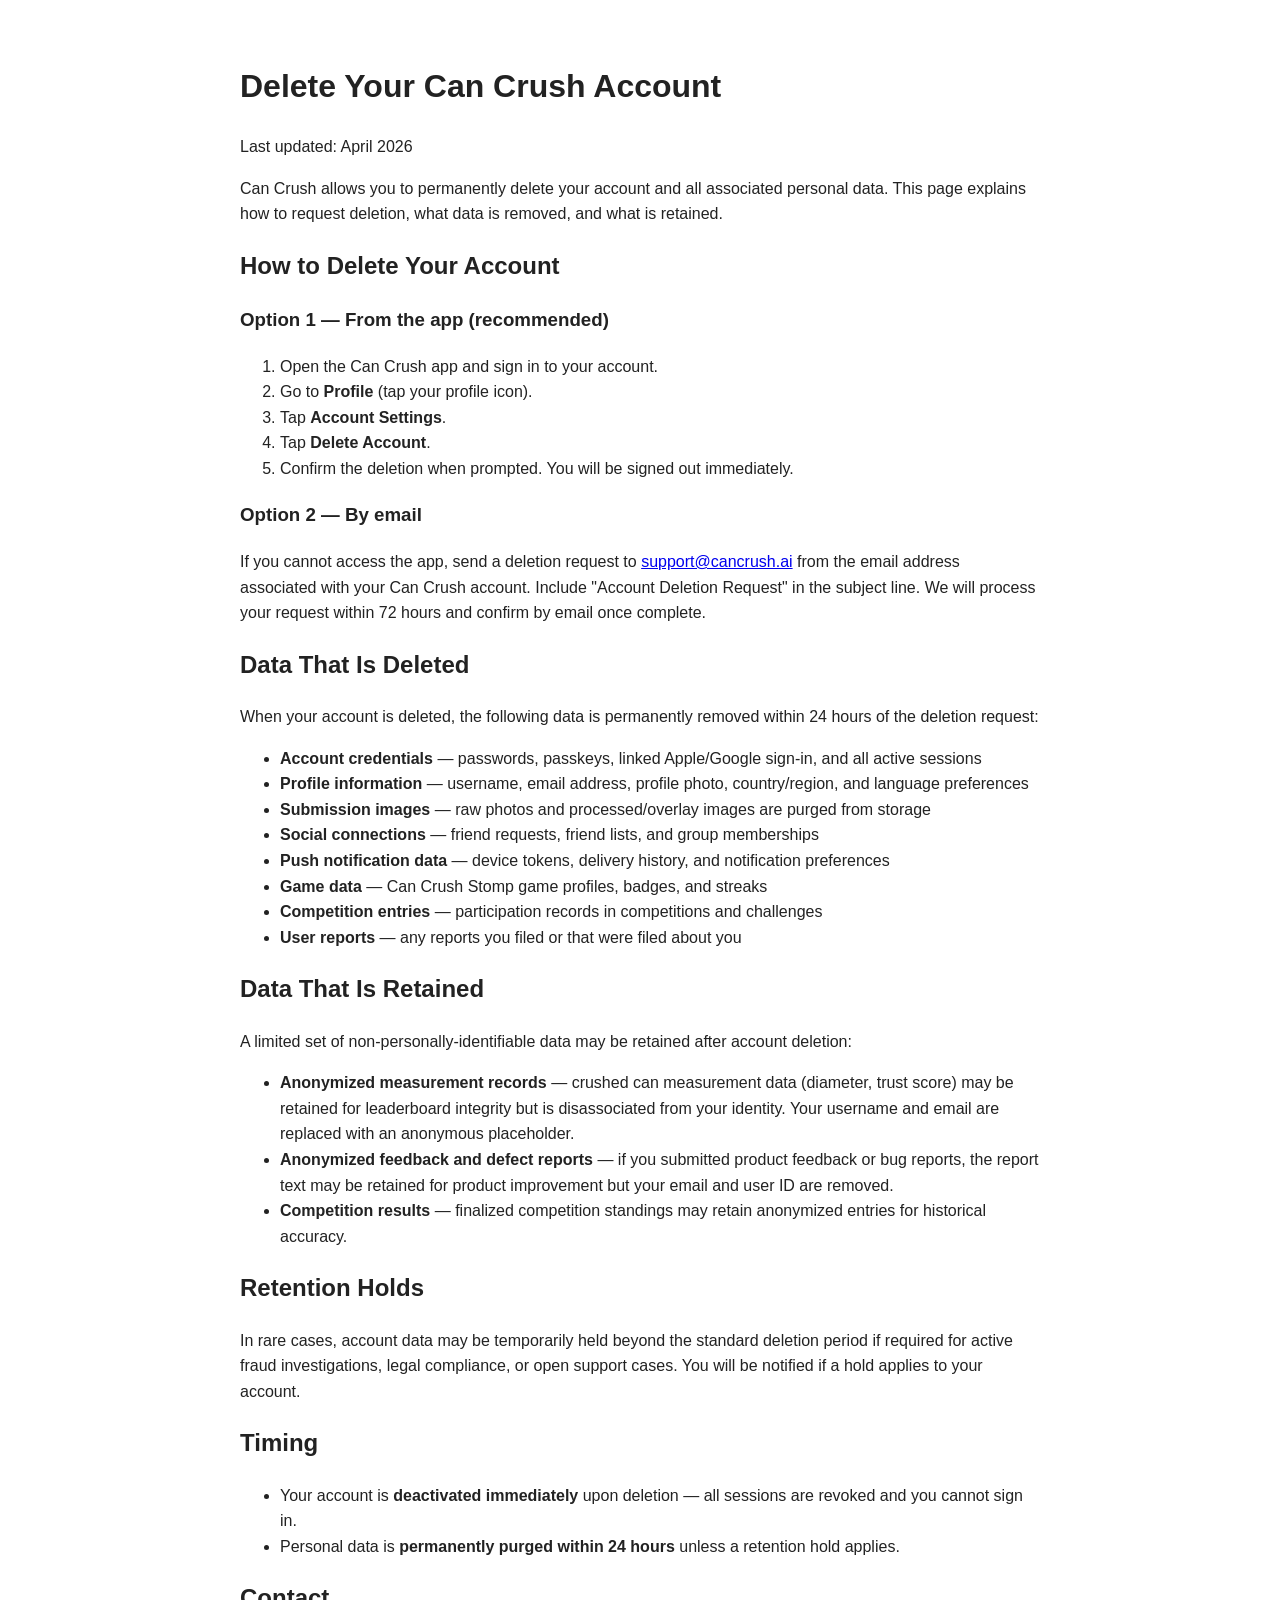
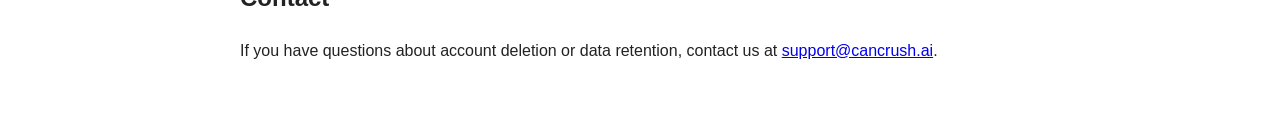
==== account-deletion/index.html @ 130034c5 "feat: add account deletion page for Google Play compliance - /account-deletion — details deletion st" ====
<!DOCTYPE html>
<html>
<head>
<title>Delete Your Can Crush Account</title>
<meta charset="UTF-8">
<meta name="viewport" content="width=device-width, initial-scale=1" />
<meta name="description" content="Request deletion of your Can Crush account and associated data." />
<link rel="canonical" href="https://cancrush.ai/account-deletion" />
</head>

<body style="font-family:Arial; max-width:800px; margin:auto; padding:40px; line-height:1.6; color:#222;">

<h1>Delete Your Can Crush Account</h1>

<p>Last updated: April 2026</p>

<p>Can Crush allows you to permanently delete your account and all associated personal data. This page explains how to request deletion, what data is removed, and what is retained.</p>

<h2>How to Delete Your Account</h2>

<h3>Option 1 &mdash; From the app (recommended)</h3>

<ol>
<li>Open the Can Crush app and sign in to your account.</li>
<li>Go to <strong>Profile</strong> (tap your profile icon).</li>
<li>Tap <strong>Account Settings</strong>.</li>
<li>Tap <strong>Delete Account</strong>.</li>
<li>Confirm the deletion when prompted. You will be signed out immediately.</li>
</ol>

<h3>Option 2 &mdash; By email</h3>

<p>If you cannot access the app, send a deletion request to <a href="mailto:support@cancrush.ai?subject=Account%20Deletion%20Request">support@cancrush.ai</a> from the email address associated with your Can Crush account. Include "Account Deletion Request" in the subject line. We will process your request within 72 hours and confirm by email once complete.</p>

<h2>Data That Is Deleted</h2>

<p>When your account is deleted, the following data is permanently removed within 24 hours of the deletion request:</p>

<ul>
<li><strong>Account credentials</strong> &mdash; passwords, passkeys, linked Apple/Google sign-in, and all active sessions</li>
<li><strong>Profile information</strong> &mdash; username, email address, profile photo, country/region, and language preferences</li>
<li><strong>Submission images</strong> &mdash; raw photos and processed/overlay images are purged from storage</li>
<li><strong>Social connections</strong> &mdash; friend requests, friend lists, and group memberships</li>
<li><strong>Push notification data</strong> &mdash; device tokens, delivery history, and notification preferences</li>
<li><strong>Game data</strong> &mdash; Can Crush Stomp game profiles, badges, and streaks</li>
<li><strong>Competition entries</strong> &mdash; participation records in competitions and challenges</li>
<li><strong>User reports</strong> &mdash; any reports you filed or that were filed about you</li>
</ul>

<h2>Data That Is Retained</h2>

<p>A limited set of non-personally-identifiable data may be retained after account deletion:</p>

<ul>
<li><strong>Anonymized measurement records</strong> &mdash; crushed can measurement data (diameter, trust score) may be retained for leaderboard integrity but is disassociated from your identity. Your username and email are replaced with an anonymous placeholder.</li>
<li><strong>Anonymized feedback and defect reports</strong> &mdash; if you submitted product feedback or bug reports, the report text may be retained for product improvement but your email and user ID are removed.</li>
<li><strong>Competition results</strong> &mdash; finalized competition standings may retain anonymized entries for historical accuracy.</li>
</ul>

<h2>Retention Holds</h2>

<p>In rare cases, account data may be temporarily held beyond the standard deletion period if required for active fraud investigations, legal compliance, or open support cases. You will be notified if a hold applies to your account.</p>

<h2>Timing</h2>

<ul>
<li>Your account is <strong>deactivated immediately</strong> upon deletion &mdash; all sessions are revoked and you cannot sign in.</li>
<li>Personal data is <strong>permanently purged within 24 hours</strong> unless a retention hold applies.</li>
</ul>

<h2>Contact</h2>

<p>If you have questions about account deletion or data retention, contact us at <a href="mailto:support@cancrush.ai">support@cancrush.ai</a>.</p>

</body>
</html>
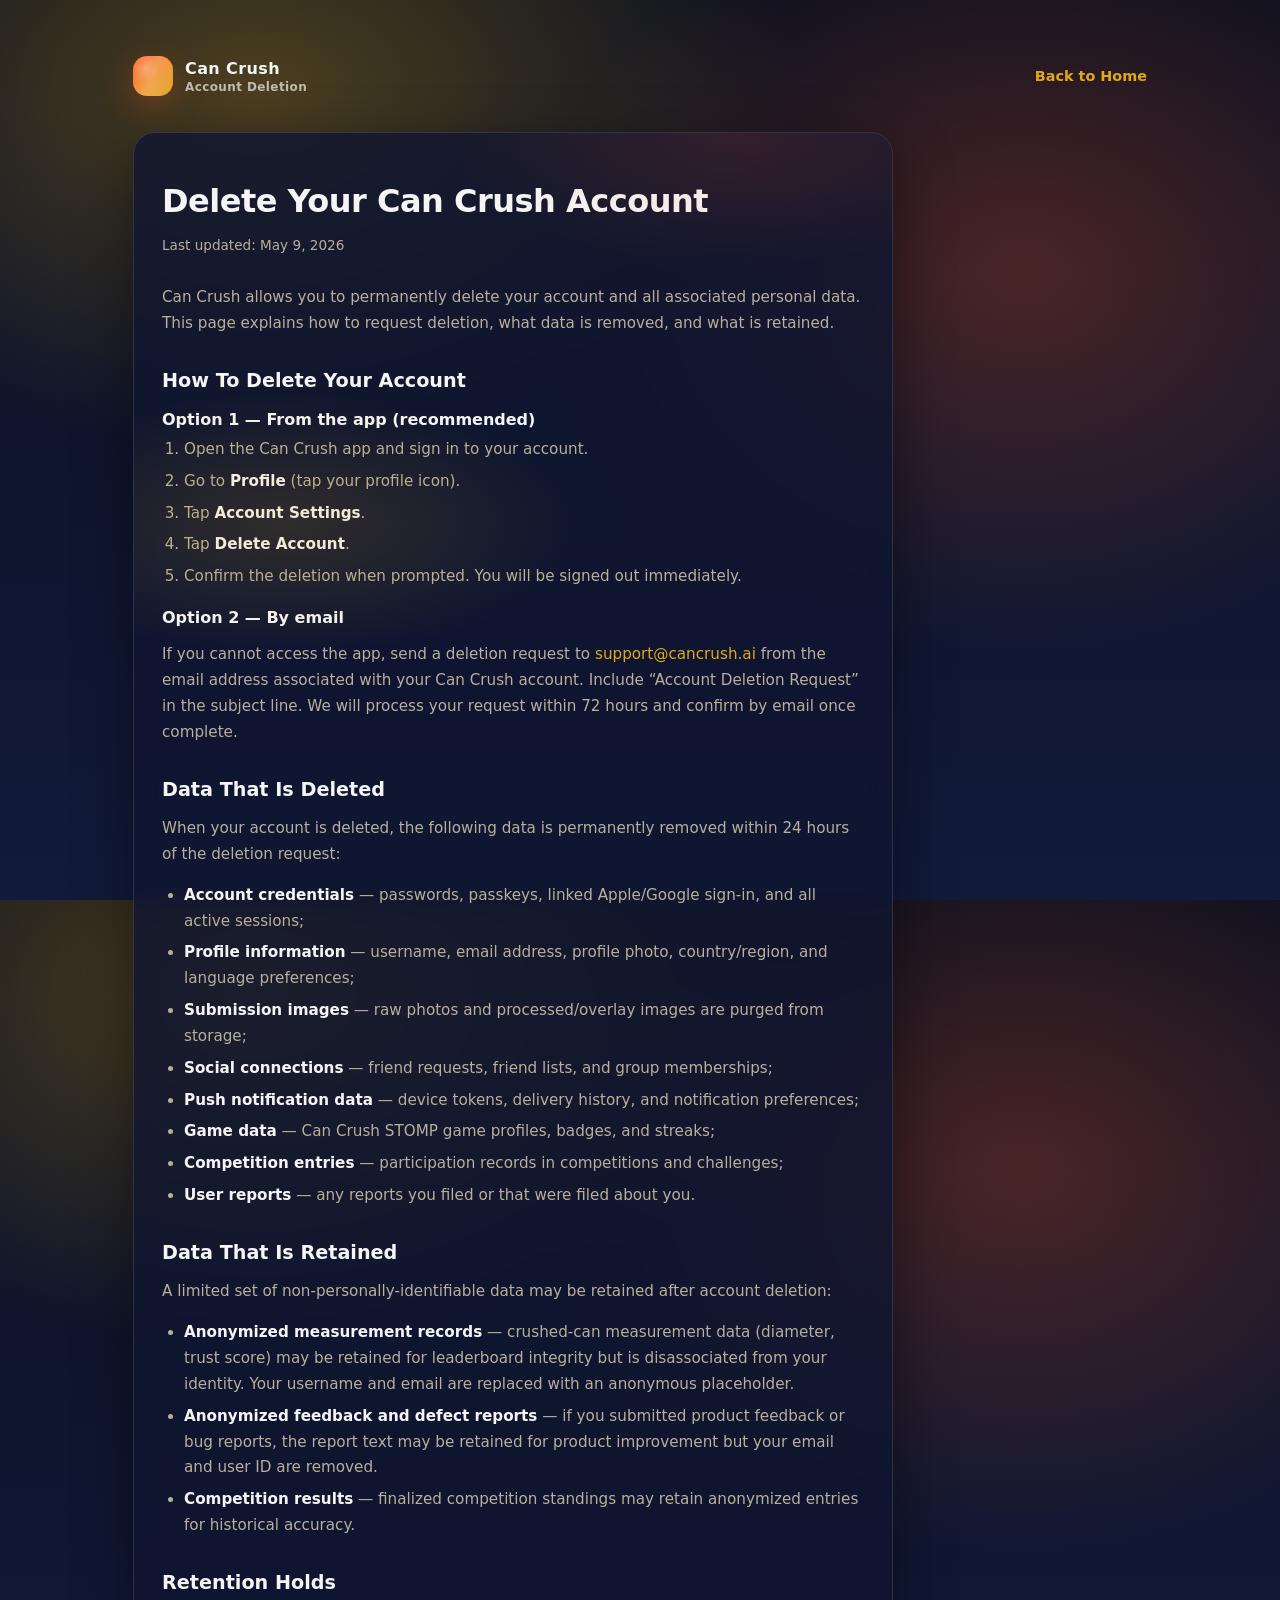
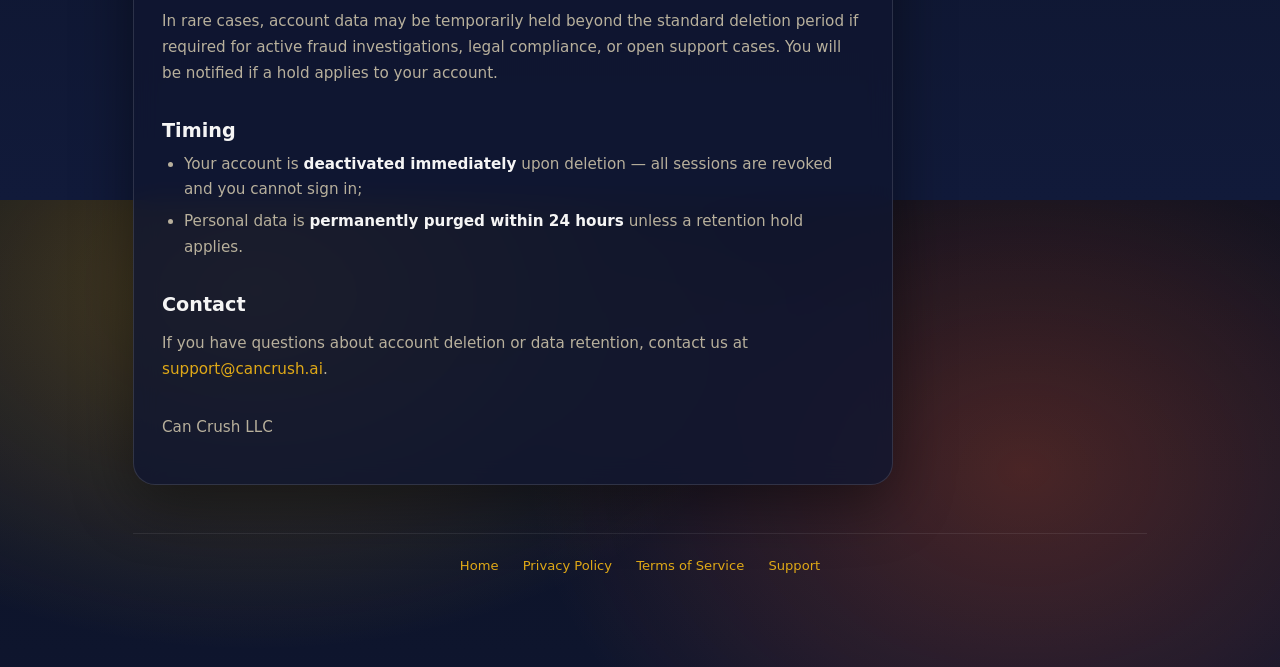
==== commit d6c187cc: "content+style: comprehensive privacy + terms + account-deletion pages The previous privacy/terms pag" ====
--- a/account-deletion/index.html
+++ b/account-deletion/index.html
@@ -1,76 +1,103 @@
 <!DOCTYPE html>
-<html>
+<html lang="en">
 <head>
-<title>Delete Your Can Crush Account</title>
-<meta charset="UTF-8">
-<meta name="viewport" content="width=device-width, initial-scale=1" />
-<meta name="description" content="Request deletion of your Can Crush account and associated data." />
-<link rel="canonical" href="https://cancrush.ai/account-deletion" />
+  <meta charset="utf-8" />
+  <meta name="viewport" content="width=device-width,initial-scale=1" />
+  <title>Delete Your Can Crush Account</title>
+  <meta name="description" content="Request deletion of your Can Crush account and all associated personal data." />
+  <link rel="canonical" href="https://cancrush.ai/account-deletion/" />
+  <link rel="stylesheet" href="/styles.css" />
+  <style>
+    .legal-content { max-width:760px; }
+    .legal-content h1 { font-size:2rem; margin-bottom:6px; letter-spacing:-.5px; }
+    .legal-content .updated { color:var(--muted); font-size:.85rem; margin-bottom:28px; }
+    .legal-content h2 { font-size:1.2rem; margin-top:32px; margin-bottom:10px; color:var(--text); }
+    .legal-content h3 { font-size:1rem; margin-top:18px; margin-bottom:8px; color:var(--text); }
+    .legal-content p, .legal-content li { color:var(--muted); font-size:.95rem; line-height:1.7; }
+    .legal-content ul, .legal-content ol { padding-left:22px; margin:8px 0 14px; }
+    .legal-content li { margin-bottom:6px; }
+    .legal-content a { color:var(--accent2); text-decoration:none; }
+    .legal-content a:hover { text-decoration:underline; }
+    .legal-content strong { color:var(--text); }
+    .legal-footer { text-align:center; padding:24px 0; border-top:1px solid rgba(255,255,255,.08); color:var(--muted); font-size:.82rem; margin-top:48px; }
+    .legal-footer a { color:var(--accent2); text-decoration:none; margin:0 10px; }
+  </style>
 </head>
+<body>
+  <div class="wrap">
+    <div class="nav">
+      <div class="brand">
+        <div class="logo"></div>
+        <div>
+          <div style="font-size:16px;">Can Crush</div>
+          <div style="font-size:12px;color:rgba(245,245,245,.7);margin-top:2px;">Account Deletion</div>
+        </div>
+      </div>
+      <a href="/" style="color:var(--accent2);text-decoration:none;font-size:.9rem;font-weight:600;">Back to Home</a>
+    </div>
 
-<body style="font-family:Arial; max-width:800px; margin:auto; padding:40px; line-height:1.6; color:#222;">
+    <div class="card legal-content">
+      <h1>Delete Your Can Crush Account</h1>
+      <p class="updated">Last updated: May 9, 2026</p>
 
-<h1>Delete Your Can Crush Account</h1>
+      <p>Can Crush allows you to permanently delete your account and all associated personal data. This page explains how to request deletion, what data is removed, and what is retained.</p>
 
-<p>Last updated: April 2026</p>
+      <h2>How To Delete Your Account</h2>
 
-<p>Can Crush allows you to permanently delete your account and all associated personal data. This page explains how to request deletion, what data is removed, and what is retained.</p>
+      <h3>Option 1 &mdash; From the app (recommended)</h3>
+      <ol>
+        <li>Open the Can Crush app and sign in to your account.</li>
+        <li>Go to <strong>Profile</strong> (tap your profile icon).</li>
+        <li>Tap <strong>Account Settings</strong>.</li>
+        <li>Tap <strong>Delete Account</strong>.</li>
+        <li>Confirm the deletion when prompted. You will be signed out immediately.</li>
+      </ol>
 
-<h2>How to Delete Your Account</h2>
+      <h3>Option 2 &mdash; By email</h3>
+      <p>If you cannot access the app, send a deletion request to <a href="mailto:support@cancrush.ai?subject=Account%20Deletion%20Request">support@cancrush.ai</a> from the email address associated with your Can Crush account. Include &ldquo;Account Deletion Request&rdquo; in the subject line. We will process your request within 72 hours and confirm by email once complete.</p>
 
-<h3>Option 1 &mdash; From the app (recommended)</h3>
+      <h2>Data That Is Deleted</h2>
+      <p>When your account is deleted, the following data is permanently removed within 24 hours of the deletion request:</p>
+      <ul>
+        <li><strong>Account credentials</strong> &mdash; passwords, passkeys, linked Apple/Google sign-in, and all active sessions;</li>
+        <li><strong>Profile information</strong> &mdash; username, email address, profile photo, country/region, and language preferences;</li>
+        <li><strong>Submission images</strong> &mdash; raw photos and processed/overlay images are purged from storage;</li>
+        <li><strong>Social connections</strong> &mdash; friend requests, friend lists, and group memberships;</li>
+        <li><strong>Push notification data</strong> &mdash; device tokens, delivery history, and notification preferences;</li>
+        <li><strong>Game data</strong> &mdash; Can Crush STOMP game profiles, badges, and streaks;</li>
+        <li><strong>Competition entries</strong> &mdash; participation records in competitions and challenges;</li>
+        <li><strong>User reports</strong> &mdash; any reports you filed or that were filed about you.</li>
+      </ul>
 
-<ol>
-<li>Open the Can Crush app and sign in to your account.</li>
-<li>Go to <strong>Profile</strong> (tap your profile icon).</li>
-<li>Tap <strong>Account Settings</strong>.</li>
-<li>Tap <strong>Delete Account</strong>.</li>
-<li>Confirm the deletion when prompted. You will be signed out immediately.</li>
-</ol>
+      <h2>Data That Is Retained</h2>
+      <p>A limited set of non-personally-identifiable data may be retained after account deletion:</p>
+      <ul>
+        <li><strong>Anonymized measurement records</strong> &mdash; crushed-can measurement data (diameter, trust score) may be retained for leaderboard integrity but is disassociated from your identity. Your username and email are replaced with an anonymous placeholder.</li>
+        <li><strong>Anonymized feedback and defect reports</strong> &mdash; if you submitted product feedback or bug reports, the report text may be retained for product improvement but your email and user ID are removed.</li>
+        <li><strong>Competition results</strong> &mdash; finalized competition standings may retain anonymized entries for historical accuracy.</li>
+      </ul>
 
-<h3>Option 2 &mdash; By email</h3>
+      <h2>Retention Holds</h2>
+      <p>In rare cases, account data may be temporarily held beyond the standard deletion period if required for active fraud investigations, legal compliance, or open support cases. You will be notified if a hold applies to your account.</p>
 
-<p>If you cannot access the app, send a deletion request to <a href="mailto:support@cancrush.ai?subject=Account%20Deletion%20Request">support@cancrush.ai</a> from the email address associated with your Can Crush account. Include "Account Deletion Request" in the subject line. We will process your request within 72 hours and confirm by email once complete.</p>
+      <h2>Timing</h2>
+      <ul>
+        <li>Your account is <strong>deactivated immediately</strong> upon deletion &mdash; all sessions are revoked and you cannot sign in;</li>
+        <li>Personal data is <strong>permanently purged within 24 hours</strong> unless a retention hold applies.</li>
+      </ul>
 
-<h2>Data That Is Deleted</h2>
+      <h2>Contact</h2>
+      <p>If you have questions about account deletion or data retention, contact us at <a href="mailto:support@cancrush.ai">support@cancrush.ai</a>.</p>
 
-<p>When your account is deleted, the following data is permanently removed within 24 hours of the deletion request:</p>
+      <p style="margin-top:32px;">Can Crush LLC</p>
+    </div>
 
-<ul>
-<li><strong>Account credentials</strong> &mdash; passwords, passkeys, linked Apple/Google sign-in, and all active sessions</li>
-<li><strong>Profile information</strong> &mdash; username, email address, profile photo, country/region, and language preferences</li>
-<li><strong>Submission images</strong> &mdash; raw photos and processed/overlay images are purged from storage</li>
-<li><strong>Social connections</strong> &mdash; friend requests, friend lists, and group memberships</li>
-<li><strong>Push notification data</strong> &mdash; device tokens, delivery history, and notification preferences</li>
-<li><strong>Game data</strong> &mdash; Can Crush Stomp game profiles, badges, and streaks</li>
-<li><strong>Competition entries</strong> &mdash; participation records in competitions and challenges</li>
-<li><strong>User reports</strong> &mdash; any reports you filed or that were filed about you</li>
-</ul>
-
-<h2>Data That Is Retained</h2>
-
-<p>A limited set of non-personally-identifiable data may be retained after account deletion:</p>
-
-<ul>
-<li><strong>Anonymized measurement records</strong> &mdash; crushed can measurement data (diameter, trust score) may be retained for leaderboard integrity but is disassociated from your identity. Your username and email are replaced with an anonymous placeholder.</li>
-<li><strong>Anonymized feedback and defect reports</strong> &mdash; if you submitted product feedback or bug reports, the report text may be retained for product improvement but your email and user ID are removed.</li>
-<li><strong>Competition results</strong> &mdash; finalized competition standings may retain anonymized entries for historical accuracy.</li>
-</ul>
-
-<h2>Retention Holds</h2>
-
-<p>In rare cases, account data may be temporarily held beyond the standard deletion period if required for active fraud investigations, legal compliance, or open support cases. You will be notified if a hold applies to your account.</p>
-
-<h2>Timing</h2>
-
-<ul>
-<li>Your account is <strong>deactivated immediately</strong> upon deletion &mdash; all sessions are revoked and you cannot sign in.</li>
-<li>Personal data is <strong>permanently purged within 24 hours</strong> unless a retention hold applies.</li>
-</ul>
-
-<h2>Contact</h2>
-
-<p>If you have questions about account deletion or data retention, contact us at <a href="mailto:support@cancrush.ai">support@cancrush.ai</a>.</p>
-
+    <div class="legal-footer">
+      <a href="/">Home</a>
+      <a href="/privacy/">Privacy Policy</a>
+      <a href="/terms/">Terms of Service</a>
+      <a href="mailto:support@cancrush.ai">Support</a>
+    </div>
+  </div>
 </body>
 </html>
--- a/styles.css
+++ b/styles.css
@@ -0,0 +1,263 @@
+:root{
+  --bg1:#0b1020;
+  --bg2:#111a3a;
+  --card:#0f1630cc;
+  --text:#F5F5F5;
+  --muted:#B8B09C;
+  --accent:#ff5a1f;
+  /* Pittsburgh gold — matches the iOS app palette (#E0A917). Swapped
+     from #7c3aed (violet) on 2026-05-09 to align with brand. */
+  --accent2:#E0A917;
+  --ok:#22c55e;
+  --shadow: 0 18px 60px rgba(0,0,0,.45);
+}
+
+*{box-sizing:border-box}
+html,body{height:100%}
+body{
+  margin:0;
+  font-family: system-ui, -apple-system, Segoe UI, Roboto, Arial, sans-serif;
+  color:var(--text);
+  background:
+    radial-gradient(900px 600px at 20% 10%, rgba(224,169,23,.30), transparent 60%),
+    radial-gradient(900px 700px at 80% 30%, rgba(255,90,31,.25), transparent 55%),
+    linear-gradient(180deg, var(--bg1), var(--bg2));
+}
+
+.wrap{
+  max-width: 1050px;
+  margin: 0 auto;
+  padding: 56px 18px 70px;
+}
+
+.nav{
+  display:flex;
+  justify-content:space-between;
+  align-items:center;
+  gap:12px;
+  margin-bottom: 36px;
+}
+
+.brand{
+  display:flex;
+  align-items:center;
+  gap:12px;
+  font-weight: 800;
+  letter-spacing:.4px;
+}
+
+.logo{
+  width:40px;height:40px;
+  border-radius: 14px;
+  background:
+    radial-gradient(circle at 30% 30%, rgba(255,255,255,.25), transparent 35%),
+    linear-gradient(135deg, var(--accent), var(--accent2));
+  box-shadow: 0 10px 30px rgba(255,90,31,.25);
+  position:relative;
+  overflow:hidden;
+}
+
+.logo:after{
+  content:"";
+  position:absolute;
+  inset:-30%;
+  background: linear-gradient(90deg, transparent, rgba(255,255,255,.25), transparent);
+  transform: rotate(20deg);
+  animation: shine 4.5s ease-in-out infinite;
+}
+
+@keyframes shine{
+  0%{transform:translateX(-60%) rotate(20deg)}
+  50%{transform:translateX(60%) rotate(20deg)}
+  100%{transform:translateX(-60%) rotate(20deg)}
+}
+
+.pill{
+  font-size: 12px;
+  padding: 8px 12px;
+  border-radius: 999px;
+  color: #F5F5F5;
+  background: rgba(255,255,255,.08);
+  border: 1px solid rgba(255,255,255,.12);
+  backdrop-filter: blur(10px);
+}
+
+.hero{
+  display:grid;
+  grid-template-columns: 1.25fr .95fr;
+  gap: 18px;
+  align-items: stretch;
+}
+
+@media (max-width: 900px){
+  .hero{grid-template-columns:1fr}
+}
+
+.card{
+  background: var(--card);
+  border: 1px solid rgba(255,255,255,.12);
+  border-radius: 22px;
+  box-shadow: var(--shadow);
+  backdrop-filter: blur(12px);
+  padding: 28px;
+  position:relative;
+  overflow:hidden;
+}
+
+.card:before{
+  content:"";
+  position:absolute;
+  inset:0;
+  background:
+    radial-gradient(500px 220px at 20% 20%, rgba(224,169,23,.16), transparent 60%),
+    radial-gradient(500px 220px at 80% 0%, rgba(255,90,31,.14), transparent 60%);
+  pointer-events:none;
+}
+
+.h1{
+  position:relative;
+  margin: 0 0 10px;
+  font-size: 56px;
+  line-height: 1.02;
+  letter-spacing: -1px;
+}
+
+.sub{
+  position:relative;
+  margin: 0 0 22px;
+  color: var(--muted);
+  font-size: 18px;
+  line-height: 1.5;
+}
+
+.badges{
+  position:relative;
+  display:flex;
+  flex-wrap:wrap;
+  gap:10px;
+  margin: 18px 0 6px;
+}
+
+.badges span{
+  padding: 8px 12px;
+  border-radius: 999px;
+  font-size: 13px;
+  background: rgba(255,255,255,.08);
+  border: 1px solid rgba(255,255,255,.12);
+}
+
+.ctaRow{
+  position:relative;
+  margin-top: 18px;
+  display:flex;
+  gap: 10px;
+  align-items:center;
+  flex-wrap:wrap;
+}
+
+.btn{
+  display:inline-flex;
+  align-items:center;
+  justify-content:center;
+  gap:10px;
+  border:none;
+  border-radius: 14px;
+  padding: 14px 16px;
+  font-weight: 700;
+  cursor:pointer;
+  text-decoration:none;
+}
+
+.btnPrimary{
+  background: linear-gradient(135deg, var(--accent), var(--accent2));
+  color:white;
+  box-shadow: 0 16px 40px rgba(255,90,31,.18);
+}
+
+.btnGhost{
+  background: rgba(255,255,255,.06);
+  color:#F5F5F5;
+  border: 1px solid rgba(255,255,255,.12);
+}
+
+.form{
+  position:relative;
+  display:flex;
+  gap:10px;
+  flex-wrap:wrap;
+  margin-top: 14px;
+}
+
+.input{
+  flex: 1 1 220px;
+  padding: 14px 14px;
+  border-radius: 14px;
+  border: 1px solid rgba(255,255,255,.14);
+  background: rgba(0,0,0,.18);
+  color: var(--text);
+  outline:none;
+}
+
+.input::placeholder{color: rgba(245,245,245,.55)}
+
+.small{
+  position:relative;
+  margin-top: 10px;
+  color: rgba(245,245,245,.75);
+  font-size: 13px;
+  line-height: 1.35;
+}
+
+.kpiGrid{
+  display:grid;
+  grid-template-columns: repeat(2, 1fr);
+  gap: 12px;
+  position:relative;
+}
+
+@media (max-width: 900px){
+  .kpiGrid{grid-template-columns:1fr}
+}
+
+.kpi{
+  background: rgba(255,255,255,.06);
+  border: 1px solid rgba(255,255,255,.12);
+  border-radius: 18px;
+  padding: 16px;
+}
+
+.kpi .label{font-size:12px;color:rgba(245,245,245,.7)}
+.kpi .value{font-size:20px;font-weight:800;margin-top:6px}
+
+.divider{
+  height:1px;
+  background: rgba(255,255,255,.12);
+  margin: 18px 0;
+}
+
+.links{
+  margin-top: 22px;
+  display:flex;
+  gap:14px;
+  flex-wrap:wrap;
+  color: rgba(245,245,245,.8);
+  font-size: 14px;
+}
+
+.links a{color: rgba(245,245,245,.85); text-decoration:none}
+.links a:hover{text-decoration:underline}
+
+.toast{
+  margin-top: 12px;
+  padding: 12px 14px;
+  border-radius: 14px;
+  background: rgba(34,197,94,.12);
+  border: 1px solid rgba(34,197,94,.28);
+  color: rgba(233,255,243,.95);
+  display:none;
+}
+.toast.err{
+  background: rgba(239,68,68,.12);
+  border: 1px solid rgba(239,68,68,.28);
+  color: rgba(255,235,235,.95);
+}
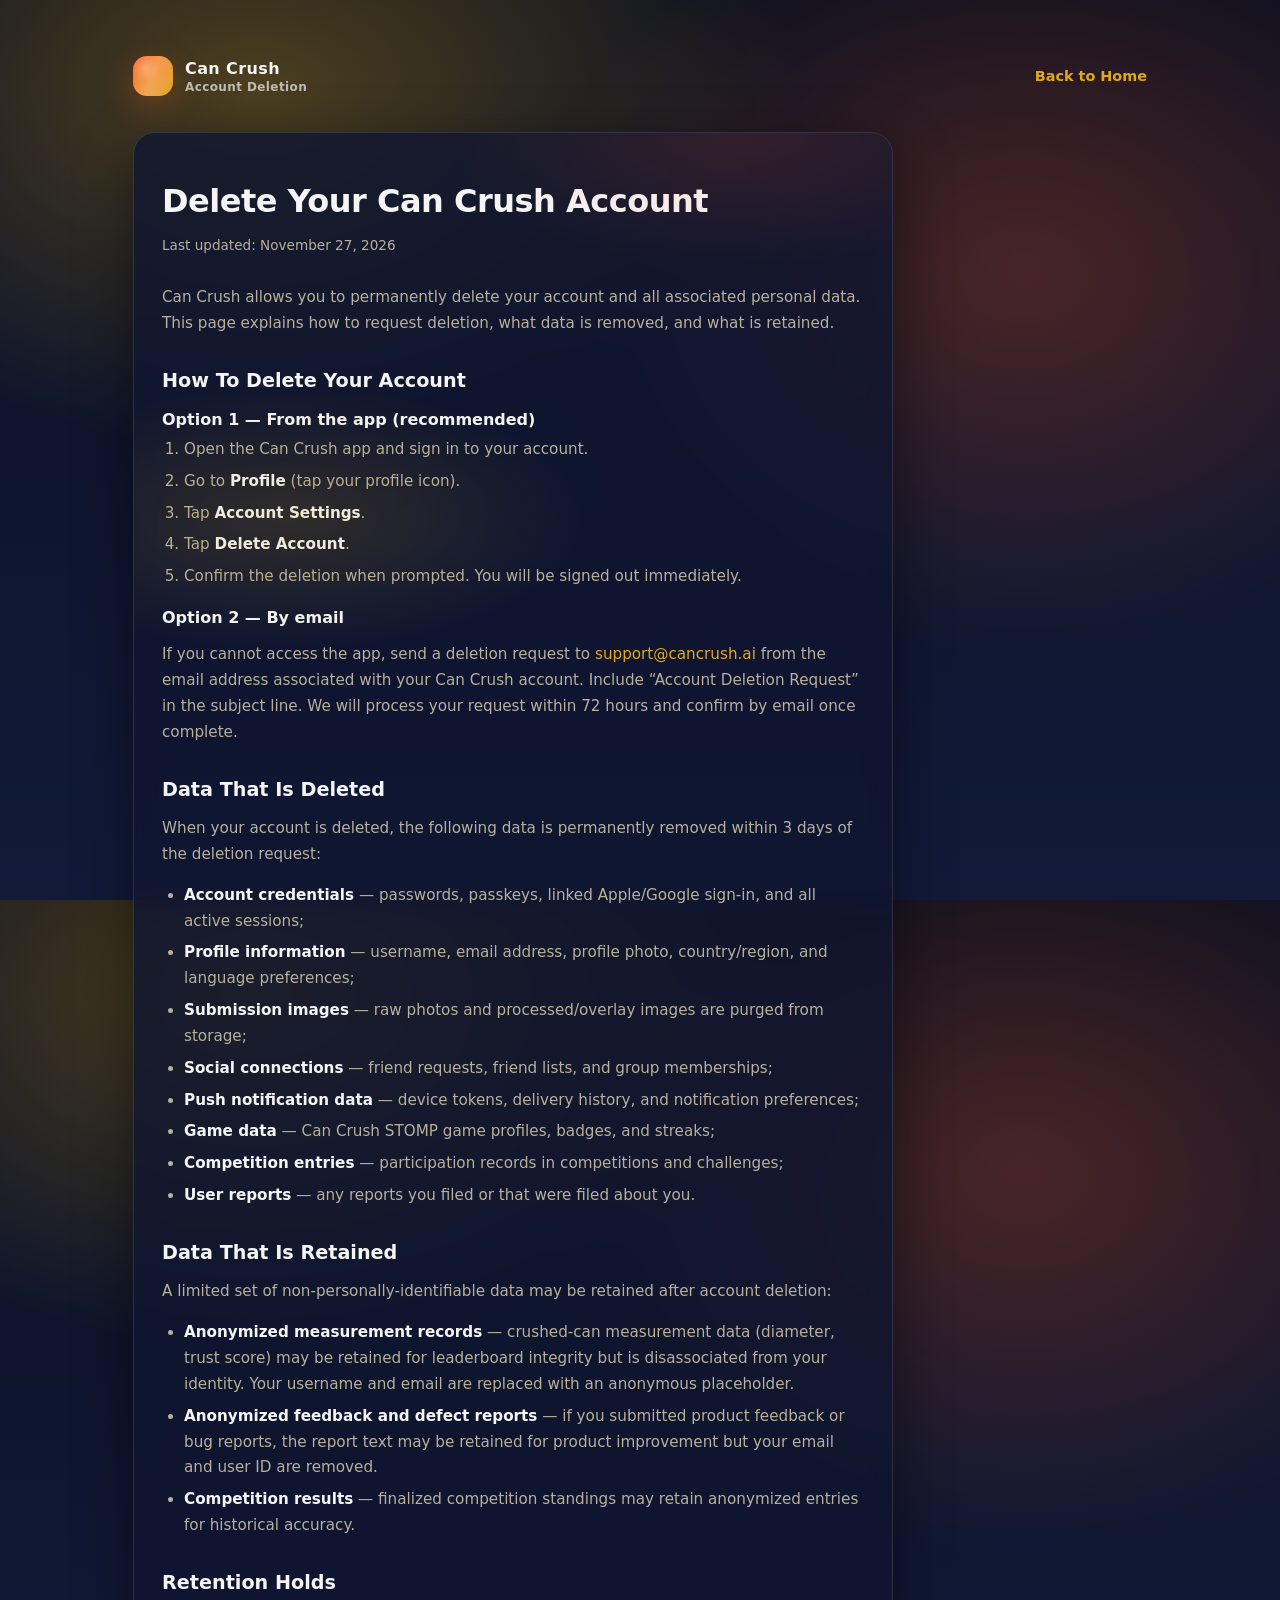
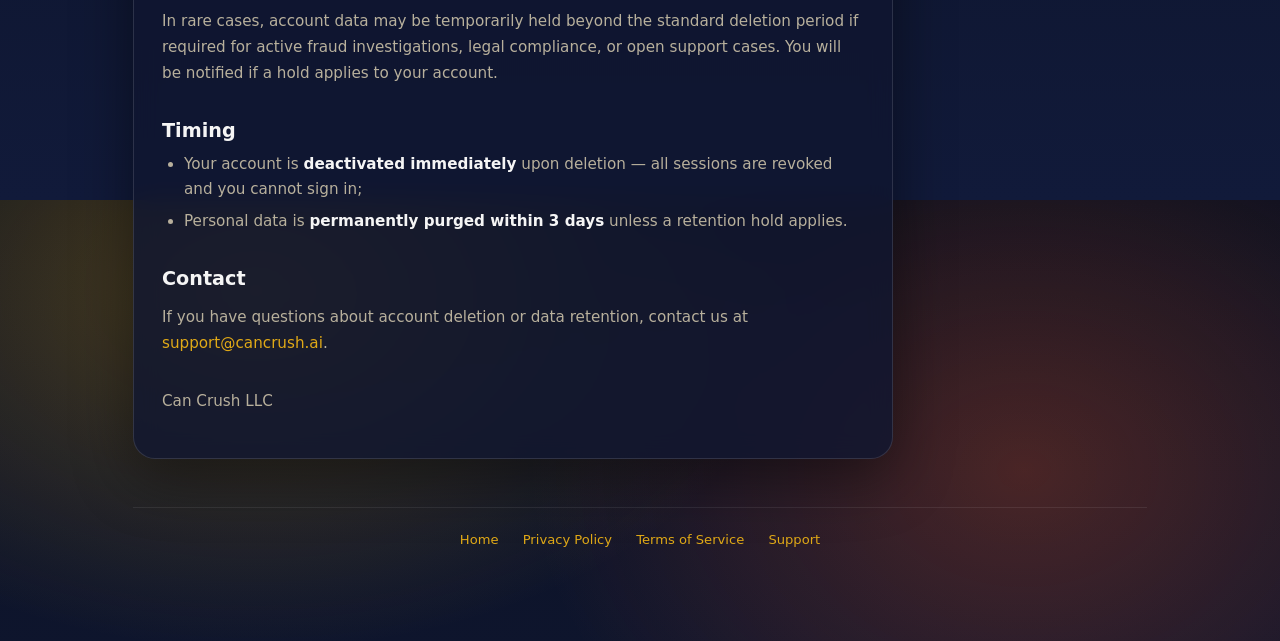
==== commit e71a5aae: "legal: account data is deleted within 3 days, not 24 hours (Rob, 2026-11-27) The purge runs daily af" ====
--- a/account-deletion/index.html
+++ b/account-deletion/index.html
@@ -38,7 +38,7 @@
 
     <div class="card legal-content">
       <h1>Delete Your Can Crush Account</h1>
-      <p class="updated">Last updated: May 9, 2026</p>
+      <p class="updated">Last updated: November 27, 2026</p>
 
       <p>Can Crush allows you to permanently delete your account and all associated personal data. This page explains how to request deletion, what data is removed, and what is retained.</p>
 
@@ -57,7 +57,7 @@
       <p>If you cannot access the app, send a deletion request to <a href="mailto:support@cancrush.ai?subject=Account%20Deletion%20Request">support@cancrush.ai</a> from the email address associated with your Can Crush account. Include &ldquo;Account Deletion Request&rdquo; in the subject line. We will process your request within 72 hours and confirm by email once complete.</p>
 
       <h2>Data That Is Deleted</h2>
-      <p>When your account is deleted, the following data is permanently removed within 24 hours of the deletion request:</p>
+      <p>When your account is deleted, the following data is permanently removed within 3 days of the deletion request:</p>
       <ul>
         <li><strong>Account credentials</strong> &mdash; passwords, passkeys, linked Apple/Google sign-in, and all active sessions;</li>
         <li><strong>Profile information</strong> &mdash; username, email address, profile photo, country/region, and language preferences;</li>
@@ -83,7 +83,7 @@
       <h2>Timing</h2>
       <ul>
         <li>Your account is <strong>deactivated immediately</strong> upon deletion &mdash; all sessions are revoked and you cannot sign in;</li>
-        <li>Personal data is <strong>permanently purged within 24 hours</strong> unless a retention hold applies.</li>
+        <li>Personal data is <strong>permanently purged within 3 days</strong> unless a retention hold applies.</li>
       </ul>
 
       <h2>Contact</h2>
--- a/styles.css
+++ b/styles.css
@@ -117,8 +117,8 @@
 .h1{
   position:relative;
   margin: 0 0 10px;
-  font-size: 56px;
-  line-height: 1.02;
+  font-size: clamp(34px, 9vw, 56px);
+  line-height: 1.04;
   letter-spacing: -1px;
 }
 
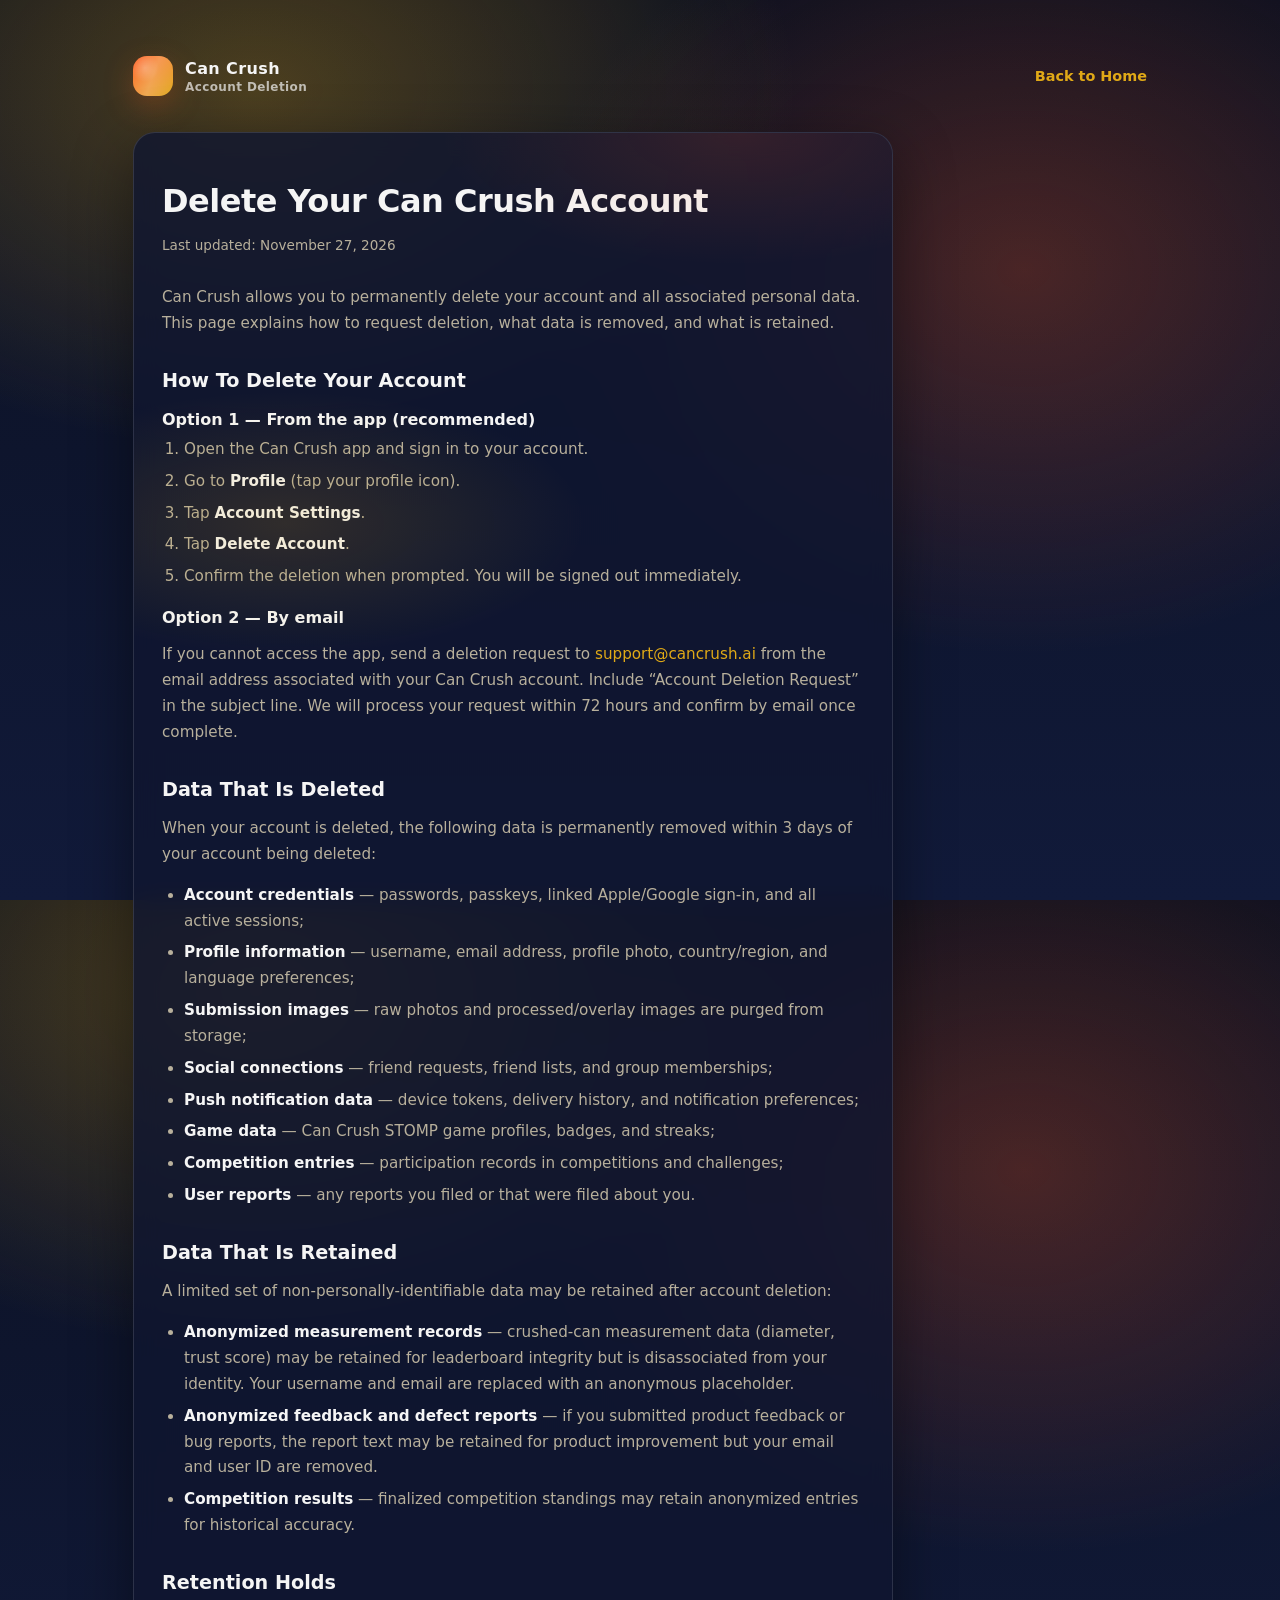
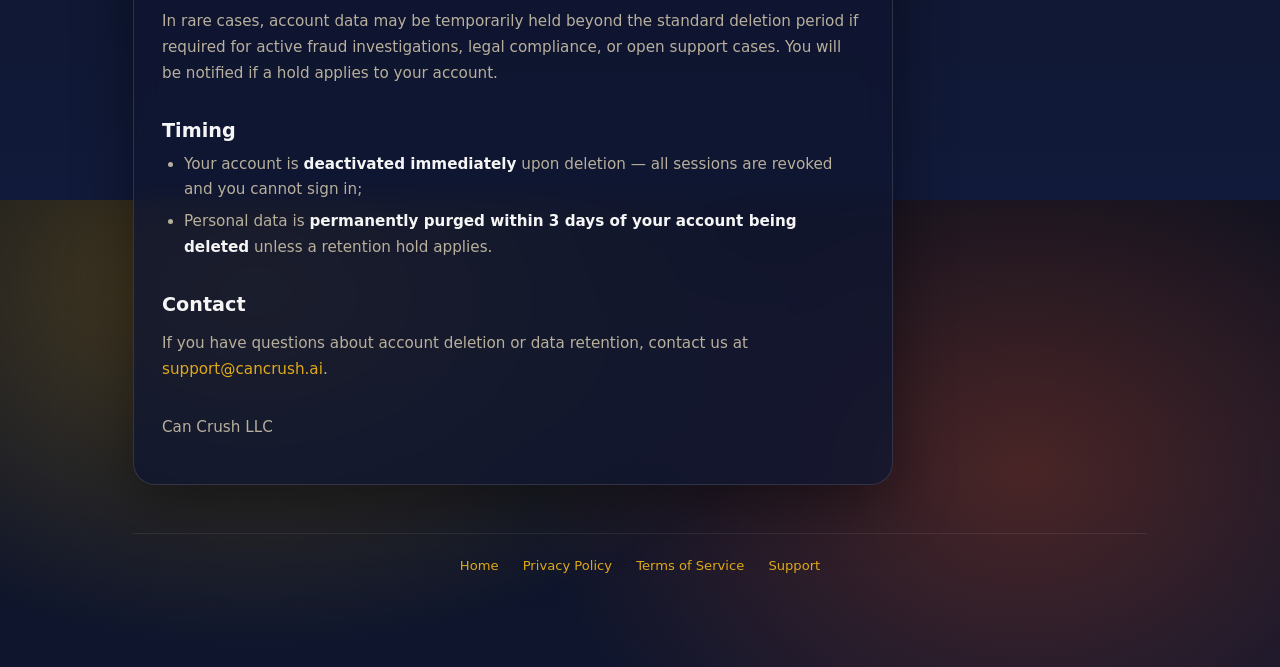
==== commit 30f14ccd: "legal: "within 3 days of your account being deleted" (Rob, 2026-11-27) Exact for both in-app deletio" ====
--- a/account-deletion/index.html
+++ b/account-deletion/index.html
@@ -57,7 +57,7 @@
       <p>If you cannot access the app, send a deletion request to <a href="mailto:support@cancrush.ai?subject=Account%20Deletion%20Request">support@cancrush.ai</a> from the email address associated with your Can Crush account. Include &ldquo;Account Deletion Request&rdquo; in the subject line. We will process your request within 72 hours and confirm by email once complete.</p>
 
       <h2>Data That Is Deleted</h2>
-      <p>When your account is deleted, the following data is permanently removed within 3 days of the deletion request:</p>
+      <p>When your account is deleted, the following data is permanently removed within 3 days of your account being deleted:</p>
       <ul>
         <li><strong>Account credentials</strong> &mdash; passwords, passkeys, linked Apple/Google sign-in, and all active sessions;</li>
         <li><strong>Profile information</strong> &mdash; username, email address, profile photo, country/region, and language preferences;</li>
@@ -83,7 +83,7 @@
       <h2>Timing</h2>
       <ul>
         <li>Your account is <strong>deactivated immediately</strong> upon deletion &mdash; all sessions are revoked and you cannot sign in;</li>
-        <li>Personal data is <strong>permanently purged within 3 days</strong> unless a retention hold applies.</li>
+        <li>Personal data is <strong>permanently purged within 3 days of your account being deleted</strong> unless a retention hold applies.</li>
       </ul>
 
       <h2>Contact</h2>
